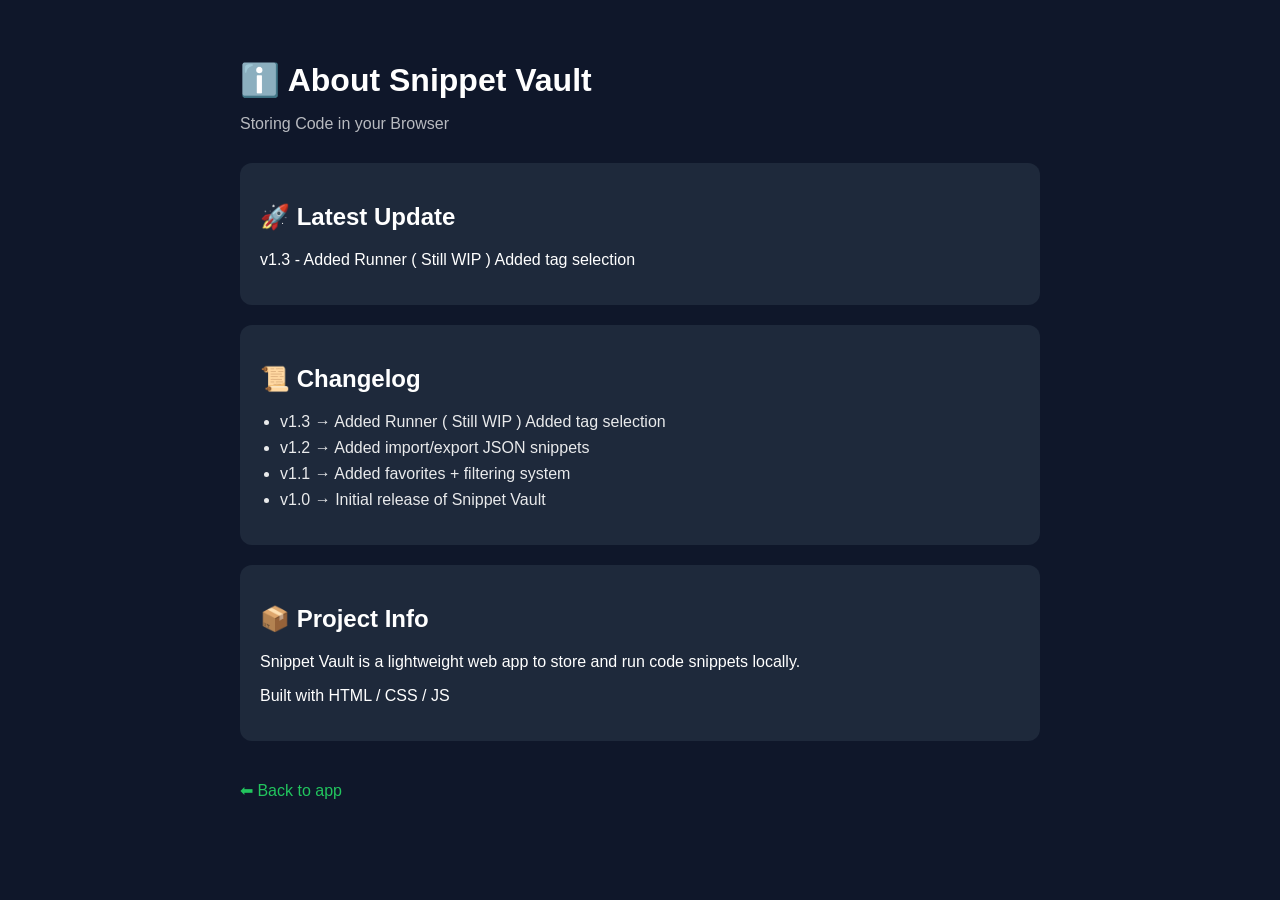
==== about.html @ bc409726 "Add files via upload" ====
<!DOCTYPE html>
<html lang="fr">
<head>
    <meta charset="UTF-8">
    <title>About - Snippet Vault</title>

    <link rel="stylesheet" href="styleAbout.css">
</head>

<body>

    <div class="container">

        <h1>ℹ️ About Snippet Vault</h1>

        <p class="subtitle">
            Storing Code in your Browser
        </p>

        <!-- VERSION -->
        <div class="card">
            <h2>🚀 Latest Update</h2>
            <p id="latestUpdate">Loading...</p>
        </div>

        <!-- CHANGELOG -->
        <div class="card">
            <h2>📜 Changelog</h2>
            <ul id="changelog"></ul>
        </div>

        <!-- INFO -->
        <div class="card">
            <h2>📦 Project Info</h2>
            <p>
                Snippet Vault is a lightweight web app to store and run code snippets locally.
            </p>
            <p>Built with HTML / CSS / JS </p>
        </div>

        <a href="index.html" class="back">⬅ Back to app</a>

    </div>

    <script src="scriptAbout.js"></script>

</body>
</html>
---- styleAbout.css ----
body {
    margin: 0;
    font-family: Arial;
    background: #0f172a;
    color: white;
}

.container {
    max-width: 800px;
    margin: auto;
    padding: 40px;
}

h1 {
    margin-bottom: 10px;
}

.subtitle {
    opacity: 0.7;
    margin-bottom: 30px;
}

.card {
    background: #1e293b;
    padding: 20px;
    border-radius: 12px;
    margin-bottom: 20px;

    transition: 0.3s;
}

.card:hover {
    transform: translateY(-5px);
}

ul {
    padding-left: 20px;
}

li {
    margin-bottom: 8px;
    opacity: 0.9;
}

.back {
    display: inline-block;
    margin-top: 20px;
    color: #22c55e;
    text-decoration: none;
}
.back:hover {
    text-decoration: underline;
}
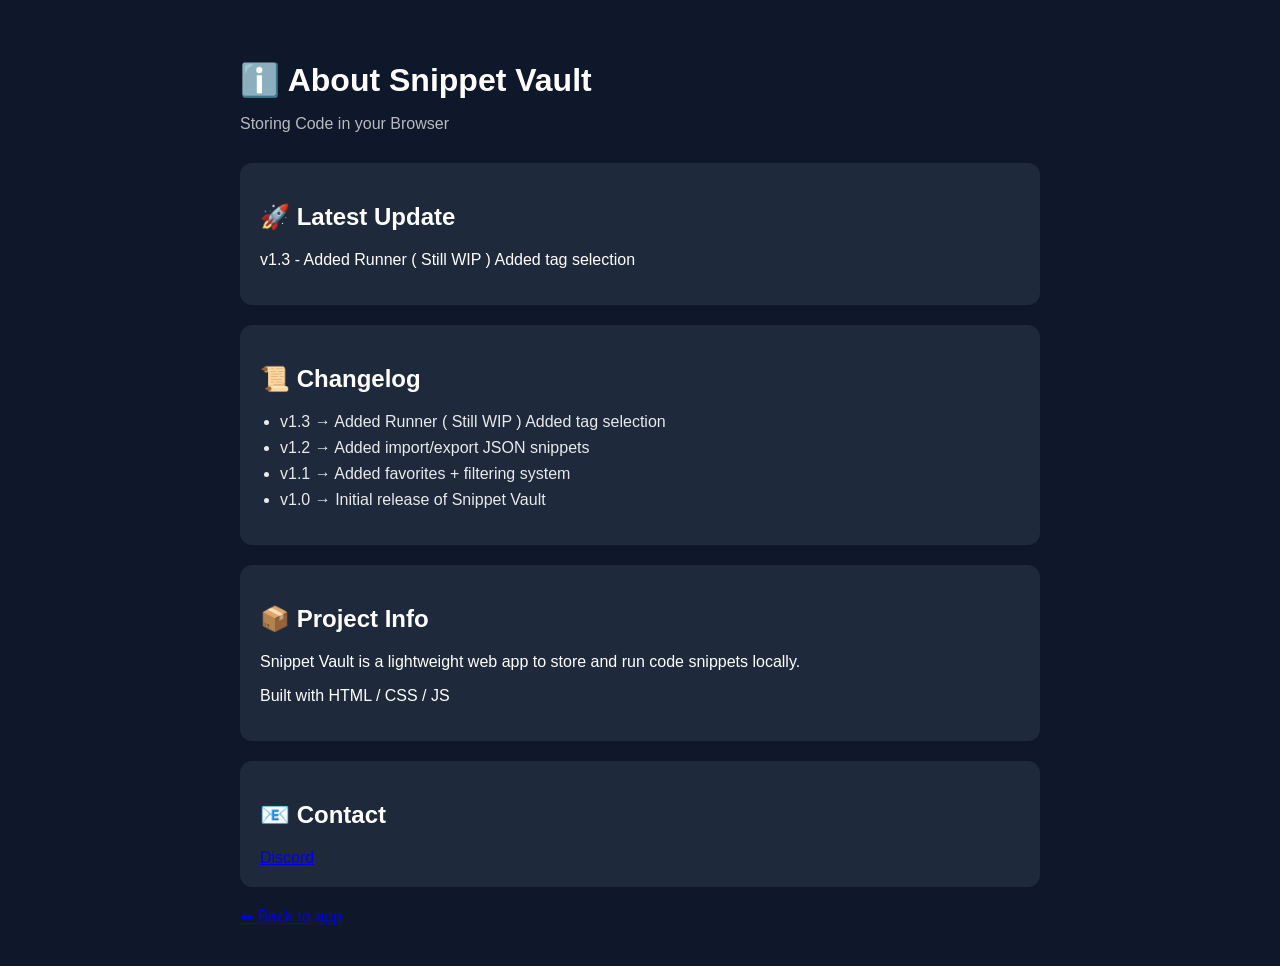
==== commit 606da80d: "Update about.html" ====
--- a/about.html
+++ b/about.html
@@ -37,12 +37,15 @@
             </p>
             <p>Built with HTML / CSS / JS </p>
         </div>
-
-        <a href="index.html" class="back">⬅ Back to app</a>
+        <div class="card">
+            <h2>📧 Contact</h2>
+            <a href="https://discord.gg/93Ry35UN"class="discord-link">Discord</a>
+        </div>
+        <a href="index.html" class="back-btn">⬅ Back to app</a>
 
     </div>
 
     <script src="scriptAbout.js"></script>
 
 </body>
-</html>+</html>
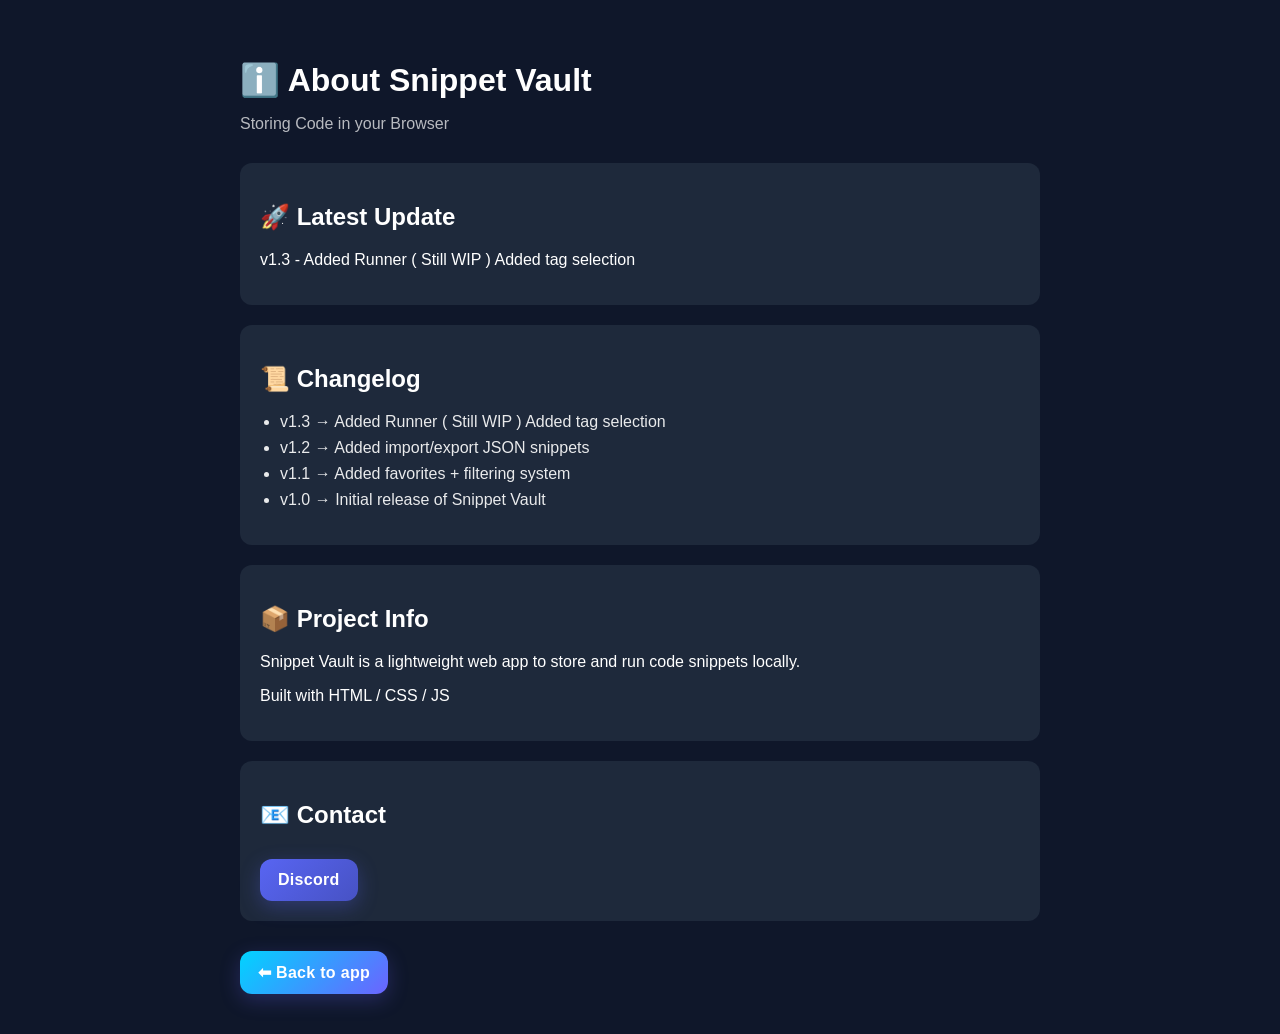
==== commit 530fca98: "Update about.html" ====
--- a/about.html
+++ b/about.html
@@ -4,7 +4,7 @@
     <meta charset="UTF-8">
     <title>About - Snippet Vault</title>
 
-    <link rel="stylesheet" href="styleAbout.css">
+   <link rel="stylesheet" href="./styleAbout.css?v=2">
 </head>
 
 <body>
--- a/styleAbout.css
+++ b/styleAbout.css
@@ -50,4 +50,107 @@
 }
 .back:hover {
     text-decoration: underline;
-}+}
+.discord-link {
+    display: inline-flex;
+    align-items: center;
+    justify-content: center;
+
+    gap: 10px;
+
+    padding: 12px 18px;
+    margin-top: 10px;
+
+    border-radius: 12px;
+    text-decoration: none;
+
+    background: linear-gradient(135deg, #5865F2, #4752C4);
+    color: white;
+
+    font-weight: 600;
+    letter-spacing: 0.3px;
+
+    box-shadow: 0 6px 20px rgba(88, 101, 242, 0.3);
+
+    transition: all 0.25s ease;
+    position: relative;
+    overflow: hidden;
+}
+.discord-link:hover {
+    transform: translateY(-3px) scale(1.02);
+    box-shadow: 0 10px 30px rgba(88, 101, 242, 0.5);
+}
+.discord-link::before {
+    content: "";
+    position: absolute;
+    top: 0;
+    left: -100%;
+
+    width: 100%;
+    height: 100%;
+
+    background: linear-gradient(
+        120deg,
+        transparent,
+        rgba(255,255,255,0.25),
+        transparent
+    );
+
+    transition: 0.5s;
+}
+
+.discord-link:hover::before {
+    left: 100%;
+}
+.back-btn {
+    display: inline-flex;
+    align-items: center;
+    justify-content: center;
+
+    gap: 10px;
+
+    padding: 12px 18px;
+    margin-top: 10px;
+
+    border-radius: 12px;
+    text-decoration: none;
+
+    background: linear-gradient(135deg, #00d4ff, #6c63ff);
+    color: white;
+
+    font-weight: 600;
+    letter-spacing: 0.3px;
+
+    box-shadow: 0 6px 20px rgba(108, 99, 255, 0.25);
+
+    transition: all 0.25s ease;
+
+    position: relative;
+    overflow: hidden;
+}
+.back-btn:hover {
+    transform: translateY(-3px) scale(1.02);
+    box-shadow: 0 10px 30px rgba(0, 212, 255, 0.35);
+}
+.back-btn::before {
+    content: "";
+    position: absolute;
+    top: 0;
+    left: -100%;
+
+    width: 100%;
+    height: 100%;
+
+    background: linear-gradient(
+        120deg,
+        transparent,
+        rgba(255,255,255,0.25),
+        transparent
+    );
+
+    transition: 0.5s;
+}
+
+.back-btn:hover::before {
+    left: 100%;
+}
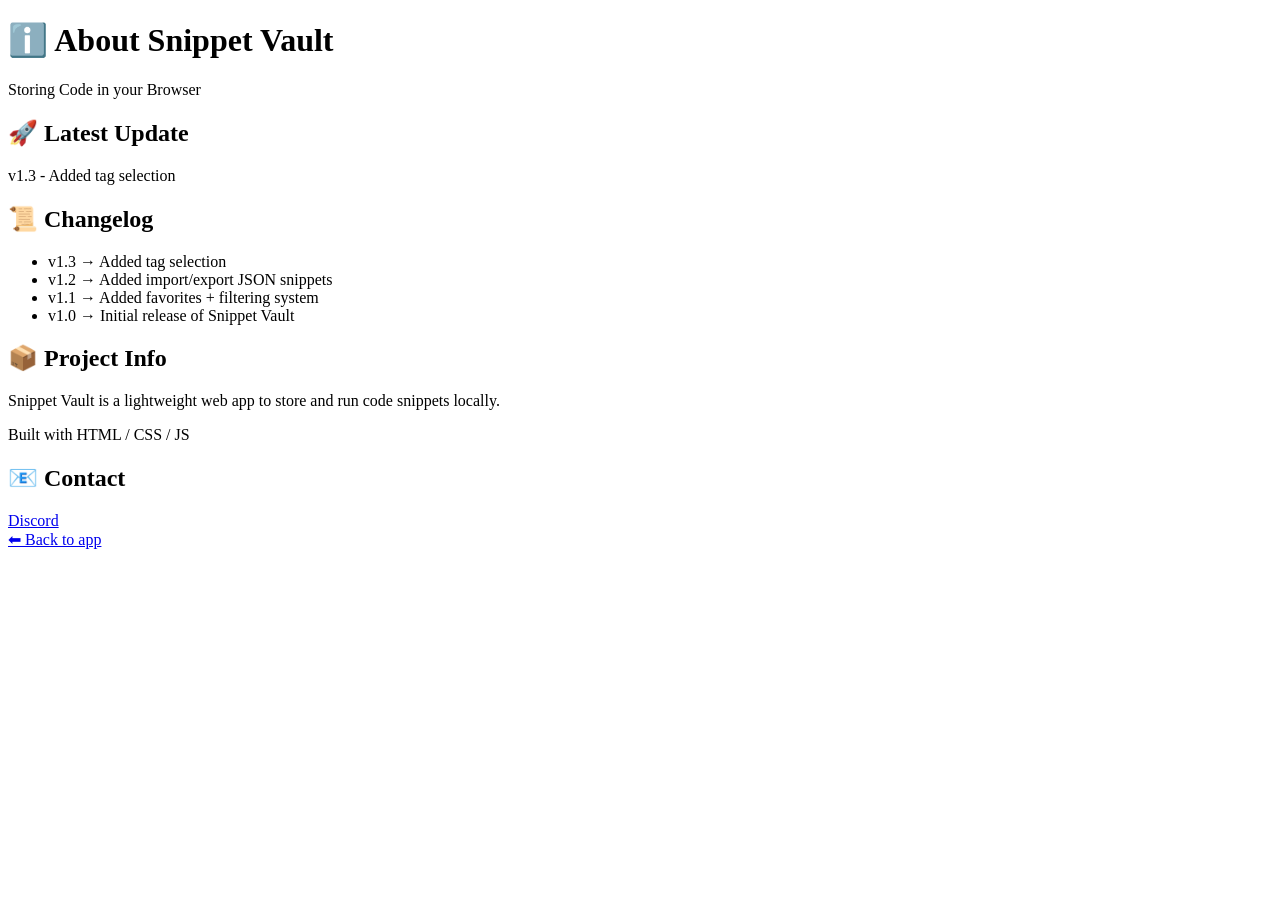
==== commit 75c31be8: "Update about.html" ====
--- a/about.html
+++ b/about.html
@@ -4,7 +4,7 @@
     <meta charset="UTF-8">
     <title>About - Snippet Vault</title>
 
-   <link rel="stylesheet" href="./styleAbout.css?v=2">
+    <link rel="stylesheet" href="styleAbout.css">
 </head>
 
 <body>
--- a/styleAbout.css
+++ b/styleAbout.css
@@ -1,156 +1,38 @@
-body {
-    margin: 0;
-    font-family: Arial;
-    background: #0f172a;
-    color: white;
+const updates = [
+    {
+        version: "v1.3",
+        text: "Added tag selection"
+    },
+    {
+        version: "v1.2",
+        text: "Added import/export JSON snippets"
+    },
+    {
+        version: "v1.1",
+        text: "Added favorites + filtering system"
+    },
+    {
+        version: "v1.0",
+        text: "Initial release of Snippet Vault"
+    }
+];
+
+function loadAbout() {
+
+    const latest = updates[0];
+
+    document.getElementById("latestUpdate").innerText =
+        `${latest.version} - ${latest.text}`;
+
+    const list = document.getElementById("changelog");
+
+    updates.forEach(u => {
+
+        const li = document.createElement("li");
+        li.innerText = `${u.version} → ${u.text}`;
+
+        list.appendChild(li);
+    });
 }
 
-.container {
-    max-width: 800px;
-    margin: auto;
-    padding: 40px;
-}
-
-h1 {
-    margin-bottom: 10px;
-}
-
-.subtitle {
-    opacity: 0.7;
-    margin-bottom: 30px;
-}
-
-.card {
-    background: #1e293b;
-    padding: 20px;
-    border-radius: 12px;
-    margin-bottom: 20px;
-
-    transition: 0.3s;
-}
-
-.card:hover {
-    transform: translateY(-5px);
-}
-
-ul {
-    padding-left: 20px;
-}
-
-li {
-    margin-bottom: 8px;
-    opacity: 0.9;
-}
-
-.back {
-    display: inline-block;
-    margin-top: 20px;
-    color: #22c55e;
-    text-decoration: none;
-}
-.back:hover {
-    text-decoration: underline;
-}
-.discord-link {
-    display: inline-flex;
-    align-items: center;
-    justify-content: center;
-
-    gap: 10px;
-
-    padding: 12px 18px;
-    margin-top: 10px;
-
-    border-radius: 12px;
-    text-decoration: none;
-
-    background: linear-gradient(135deg, #5865F2, #4752C4);
-    color: white;
-
-    font-weight: 600;
-    letter-spacing: 0.3px;
-
-    box-shadow: 0 6px 20px rgba(88, 101, 242, 0.3);
-
-    transition: all 0.25s ease;
-    position: relative;
-    overflow: hidden;
-}
-.discord-link:hover {
-    transform: translateY(-3px) scale(1.02);
-    box-shadow: 0 10px 30px rgba(88, 101, 242, 0.5);
-}
-.discord-link::before {
-    content: "";
-    position: absolute;
-    top: 0;
-    left: -100%;
-
-    width: 100%;
-    height: 100%;
-
-    background: linear-gradient(
-        120deg,
-        transparent,
-        rgba(255,255,255,0.25),
-        transparent
-    );
-
-    transition: 0.5s;
-}
-
-.discord-link:hover::before {
-    left: 100%;
-}
-.back-btn {
-    display: inline-flex;
-    align-items: center;
-    justify-content: center;
-
-    gap: 10px;
-
-    padding: 12px 18px;
-    margin-top: 10px;
-
-    border-radius: 12px;
-    text-decoration: none;
-
-    background: linear-gradient(135deg, #00d4ff, #6c63ff);
-    color: white;
-
-    font-weight: 600;
-    letter-spacing: 0.3px;
-
-    box-shadow: 0 6px 20px rgba(108, 99, 255, 0.25);
-
-    transition: all 0.25s ease;
-
-    position: relative;
-    overflow: hidden;
-}
-.back-btn:hover {
-    transform: translateY(-3px) scale(1.02);
-    box-shadow: 0 10px 30px rgba(0, 212, 255, 0.35);
-}
-.back-btn::before {
-    content: "";
-    position: absolute;
-    top: 0;
-    left: -100%;
-
-    width: 100%;
-    height: 100%;
-
-    background: linear-gradient(
-        120deg,
-        transparent,
-        rgba(255,255,255,0.25),
-        transparent
-    );
-
-    transition: 0.5s;
-}
-
-.back-btn:hover::before {
-    left: 100%;
-}
+document.addEventListener("DOMContentLoaded", loadAbout);
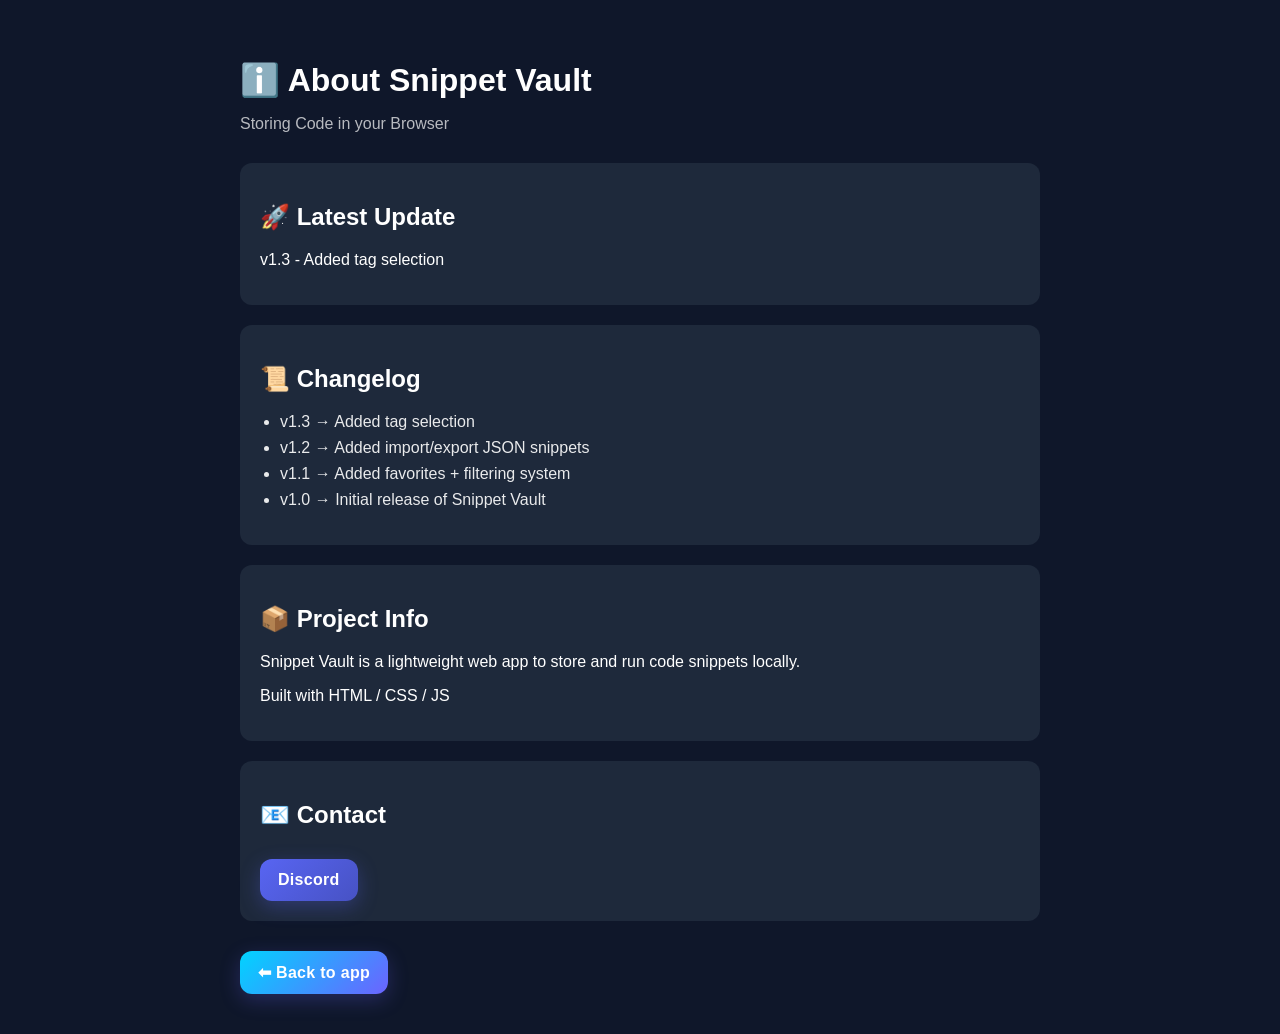
==== commit 31b67f3c: "Update about.html" ====
--- a/about.html
+++ b/about.html
@@ -4,7 +4,7 @@
     <meta charset="UTF-8">
     <title>About - Snippet Vault</title>
 
-    <link rel="stylesheet" href="styleAbout.css">
+    <link rel="stylesheet" href="styleAbout.css?v=2">
 </head>
 
 <body>
--- a/styleAbout.css
+++ b/styleAbout.css
@@ -1,38 +1,156 @@
-const updates = [
-    {
-        version: "v1.3",
-        text: "Added tag selection"
-    },
-    {
-        version: "v1.2",
-        text: "Added import/export JSON snippets"
-    },
-    {
-        version: "v1.1",
-        text: "Added favorites + filtering system"
-    },
-    {
-        version: "v1.0",
-        text: "Initial release of Snippet Vault"
-    }
-];
-
-function loadAbout() {
-
-    const latest = updates[0];
-
-    document.getElementById("latestUpdate").innerText =
-        `${latest.version} - ${latest.text}`;
-
-    const list = document.getElementById("changelog");
-
-    updates.forEach(u => {
-
-        const li = document.createElement("li");
-        li.innerText = `${u.version} → ${u.text}`;
-
-        list.appendChild(li);
-    });
+body {
+    margin: 0;
+    font-family: Arial;
+    background: #0f172a;
+    color: white;
 }
 
-document.addEventListener("DOMContentLoaded", loadAbout);
+.container {
+    max-width: 800px;
+    margin: auto;
+    padding: 40px;
+}
+
+h1 {
+    margin-bottom: 10px;
+}
+
+.subtitle {
+    opacity: 0.7;
+    margin-bottom: 30px;
+}
+
+.card {
+    background: #1e293b;
+    padding: 20px;
+    border-radius: 12px;
+    margin-bottom: 20px;
+
+    transition: 0.3s;
+}
+
+.card:hover {
+    transform: translateY(-5px);
+}
+
+ul {
+    padding-left: 20px;
+}
+
+li {
+    margin-bottom: 8px;
+    opacity: 0.9;
+}
+
+.back {
+    display: inline-block;
+    margin-top: 20px;
+    color: #22c55e;
+    text-decoration: none;
+}
+.back:hover {
+    text-decoration: underline;
+}
+.discord-link {
+    display: inline-flex;
+    align-items: center;
+    justify-content: center;
+
+    gap: 10px;
+
+    padding: 12px 18px;
+    margin-top: 10px;
+
+    border-radius: 12px;
+    text-decoration: none;
+
+    background: linear-gradient(135deg, #5865F2, #4752C4);
+    color: white;
+
+    font-weight: 600;
+    letter-spacing: 0.3px;
+
+    box-shadow: 0 6px 20px rgba(88, 101, 242, 0.3);
+
+    transition: all 0.25s ease;
+    position: relative;
+    overflow: hidden;
+}
+.discord-link:hover {
+    transform: translateY(-3px) scale(1.02);
+    box-shadow: 0 10px 30px rgba(88, 101, 242, 0.5);
+}
+.discord-link::before {
+    content: "";
+    position: absolute;
+    top: 0;
+    left: -100%;
+
+    width: 100%;
+    height: 100%;
+
+    background: linear-gradient(
+        120deg,
+        transparent,
+        rgba(255,255,255,0.25),
+        transparent
+    );
+
+    transition: 0.5s;
+}
+
+.discord-link:hover::before {
+    left: 100%;
+}
+.back-btn {
+    display: inline-flex;
+    align-items: center;
+    justify-content: center;
+
+    gap: 10px;
+
+    padding: 12px 18px;
+    margin-top: 10px;
+
+    border-radius: 12px;
+    text-decoration: none;
+
+    background: linear-gradient(135deg, #00d4ff, #6c63ff);
+    color: white;
+
+    font-weight: 600;
+    letter-spacing: 0.3px;
+
+    box-shadow: 0 6px 20px rgba(108, 99, 255, 0.25);
+
+    transition: all 0.25s ease;
+
+    position: relative;
+    overflow: hidden;
+}
+.back-btn:hover {
+    transform: translateY(-3px) scale(1.02);
+    box-shadow: 0 10px 30px rgba(0, 212, 255, 0.35);
+}
+.back-btn::before {
+    content: "";
+    position: absolute;
+    top: 0;
+    left: -100%;
+
+    width: 100%;
+    height: 100%;
+
+    background: linear-gradient(
+        120deg,
+        transparent,
+        rgba(255,255,255,0.25),
+        transparent
+    );
+
+    transition: 0.5s;
+}
+
+.back-btn:hover::before {
+    left: 100%;
+}
